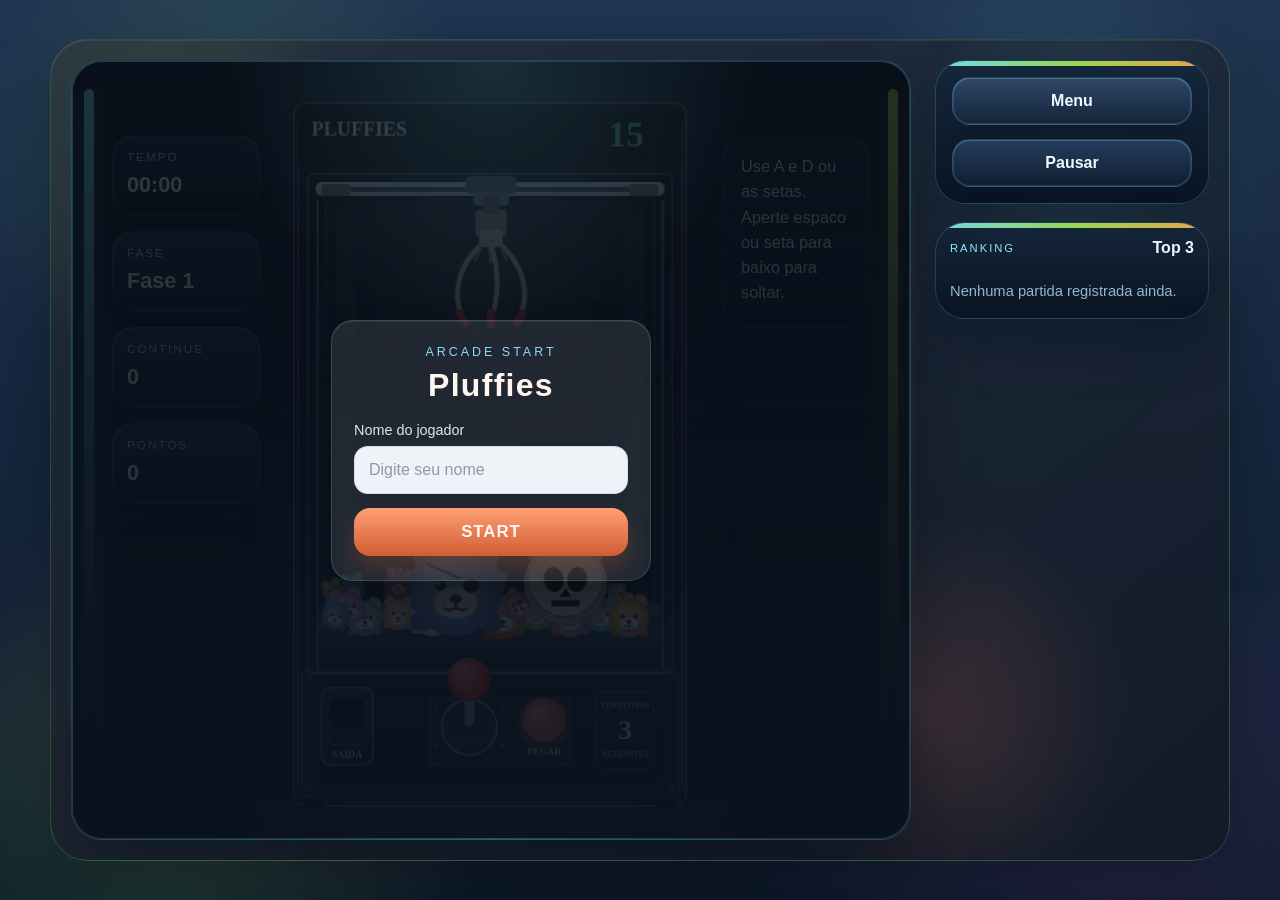
==== index.html @ d434142f "Inicial" ====
<!DOCTYPE html>
<html lang="pt-BR">
<head>
  <meta charset="UTF-8">
  <meta name="viewport" content="width=device-width, initial-scale=1.0, viewport-fit=cover">
  <title>Pluffies</title>
  <link rel="icon" type="image/svg+xml" href="./favicon.svg">
  <link rel="stylesheet" href="./style.css">
</head>
<body>
  <main class="app-shell">
    <section class="game-screen">
      <section class="play-area">
        <section class="machine-panel">
          <aside class="machine-side machine-side-left">
            <div class="machine-side-card">
              <span class="machine-side-label">Tempo</span>
              <strong id="elapsed-time" class="machine-side-value">00:00</strong>
            </div>
            <div class="machine-side-card">
              <span class="machine-side-label">Fase</span>
              <strong id="phase-name" class="machine-side-value">Fase 1</strong>
            </div>
            <div class="machine-side-card machine-side-continue">
              <span class="machine-side-label">Continue</span>
              <strong id="continue-count" class="machine-side-value">0</strong>
            </div>
            <div class="machine-side-card machine-side-points">
              <span class="machine-side-label">Pontos</span>
              <strong id="points" class="machine-side-value">0</strong>
            </div>
          </aside>

          <div id="start-overlay" class="start-overlay">
            <div class="start-card">
              <p class="start-kicker">Arcade Start</p>
              <h1>Pluffies</h1>
              <label class="start-label" for="player-name">Nome do jogador</label>
              <input id="player-name" class="start-input" type="text" maxlength="14" placeholder="Digite seu nome">
              <button id="start-game" class="start-button" type="button">Start</button>
            </div>
          </div>
          <canvas id="game" width="420" height="720" aria-label="Area do jogo"></canvas>
          <aside class="machine-side machine-side-right">
            <p id="message" class="message">
              Use A e D ou as setas. Aperte espaco ou seta para baixo para soltar.
            </p>
          </aside>
        </section>

        <aside class="side-panel">
          <section id="status-panel" class="status-panel">
            <button id="menu-toggle" class="hud-button" type="button">Menu</button>
            <button id="pause-toggle" class="hud-button hud-button-soft" type="button">Pausar</button>
            <div id="hud-stats" class="hud-stats" hidden></div>
          </section>

          <section id="collection-summary" class="collection-panel">
            <div class="collection-header">
              <span class="collection-kicker">Coleção</span>
              <div class="collection-actions">
                <strong id="collection-count">0</strong>
                <button id="collection-open" class="collection-open" type="button" aria-label="Ver coleção completa">+</button>
              </div>
            </div>
            <div id="collection-list" class="collection-list">
              <p class="collection-empty">Os ursos pegos vao aparecer aqui.</p>
            </div>
          </section>

          <section class="ranking-panel">
            <div class="collection-header">
              <span class="collection-kicker">Ranking</span>
              <strong id="ranking-count">Top 3</strong>
            </div>
            <div id="ranking-list" class="ranking-list">
              <p class="collection-empty">Nenhuma partida registrada ainda.</p>
            </div>
          </section>
        </aside>
      </section>
    </section>
  </main>

  <aside id="menu-panel" class="menu-panel" aria-hidden="true">
    <div class="menu-card">
      <div class="menu-header">
        <div>
          <p class="menu-kicker"></p>
          <h2>Fases e objetivo</h2>
        </div>
        <button id="menu-close" class="hud-button" type="button">Fechar</button>
      </div>

      <div class="menu-section menu-actions">
        <button id="sound-toggle" class="hud-button hud-button-soft" type="button">Som: On</button>
        <button id="help-toggle" class="hud-button hud-button-soft" type="button">Ajuda</button>        
        <button id="logout-player" class="hud-button hud-button-soft" type="button">Trocar Jogador</button>
        <button id="exit-game" class="hud-button hud-button-soft" type="button">Sair do Jogo</button>
      </div>
    </div>
  </aside>

  <aside id="help-panel" class="menu-panel" aria-hidden="true">
    <div class="menu-card help-card">
      <div class="menu-header">
        <div>
          <p class="menu-kicker">Ajuda</p>
          <h2>Como jogar</h2>
        </div>
        <button id="help-close" class="hud-button" type="button">Fechar</button>
      </div>

      <div class="menu-section help-section">
        <h3>Controles</h3>
        <p class="phase-description">Use <strong>A</strong> e <strong>D</strong> ou as setas para mover. Aperte <strong>Espaço</strong> ou <strong>Seta para baixo</strong> para soltar a garra.</p>
      </div>

      <div class="menu-section help-section">
        <h3>Objetivo</h3>
        <p class="phase-description">Em cada fase você precisa pegar <strong>2 ursos</strong> antes do tempo acabar. Presentes e ursos especiais mudam a rodada.</p>
      </div>

      <div class="menu-section help-section">
        <h3>Personagens</h3>
        <div class="help-grid">
          <div class="help-item">
            <strong>Urso comum</strong>
            <p class="phase-description">Dá os pontos normais da fase.</p>
          </div>
          <div class="help-item">
            <strong>Urso anjo</strong>
            <p class="phase-description">Dá o dobro de pontos e aparece raramente.</p>
          </div>
          <div class="help-item">
            <strong>Urso caveira</strong>
            <p class="phase-description">Tira pontos. Se pegar ele, a rodada especial acaba.</p>
          </div>
          <div class="help-item">
            <strong>Presente</strong>
            <p class="phase-description">Pode dar bônus ou punição, dependendo da cor.</p>
          </div>
          <div class="help-item">
            <strong>Rodada dupla</strong>
            <p class="phase-description">A cada 20 fases pode aparecer uma rodada com 2 ursos iguais para duplicar os pontos.</p>
          </div>
          <div class="help-item">
            <strong>Rodada tripla</strong>
            <p class="phase-description">Também pode vir em ciclos de 20 fases, com 3 ursos iguais para triplicar os pontos.</p>
          </div>
        </div>
      </div>
    </div>
  </aside>

  <aside id="collection-panel" class="menu-panel" aria-hidden="true">
    <div class="menu-card collection-modal-card">
      <div class="menu-header">
        <div>
          <p class="menu-kicker">Coleção</p>
          <h2>Todos os ursos pegos</h2>
        </div>
        <button id="collection-close" class="hud-button" type="button">Fechar</button>
      </div>
      <div id="collection-full-list" class="collection-full-list">
        <p class="collection-empty">Os ursos pegos vao aparecer aqui.</p>
      </div>
    </div>
  </aside>

  <aside id="ranking-panel" class="menu-panel" aria-hidden="true">
    <div class="menu-card collection-modal-card ranking-modal-card">
      <div class="menu-header">
        <div>
          <p class="menu-kicker">Ranking</p>
          <h2 id="ranking-detail-title">Coleção do jogador</h2>
          <p id="ranking-detail-meta" class="phase-description"></p>
        </div>
        <button id="ranking-close" class="hud-button" type="button">Fechar</button>
      </div>
      <div id="ranking-detail-list" class="collection-full-list">
        <p class="collection-empty">Nenhuma coleção registrada.</p>
      </div>
    </div>
  </aside>

  <script type="module" src="./game.js"></script>
</body>
</html>
---- style.css ----
:root {
  --bg-top: #101b2c;
  --bg-bottom: #1a3450;
  --panel: rgba(15, 26, 42, 0.82);
  --panel-strong: rgba(18, 32, 52, 0.92);
  --panel-border: rgba(111, 229, 255, 0.18);
  --text: #eaf7ff;
  --muted: #95b6cf;
  --accent: #f47b52;
  --accent-dark: #ca5330;
  --accent-cool: #69c9d8;
  --accent-lime: #a6ea57;
  --shadow: 0 24px 50px rgba(4, 14, 28, 0.36);
  --shadow-soft: 0 12px 24px rgba(4, 14, 28, 0.24);
  --radius: 30px;
}

* {
  box-sizing: border-box;
}

body {
  margin: 0;
  min-height: 100vh;
  min-height: 100dvh;
  overflow-x: hidden;
  font-family: "Trebuchet MS", "Segoe UI", sans-serif;
  color: var(--text);
  background:
    radial-gradient(circle at 18% 18%, rgba(129, 232, 105, 0.18), transparent 20%),
    radial-gradient(circle at 82% 20%, rgba(112, 232, 255, 0.22), transparent 18%),
    radial-gradient(circle at 72% 78%, rgba(196, 113, 255, 0.16), transparent 18%),
    radial-gradient(circle at 18% 82%, rgba(255, 153, 71, 0.18), transparent 22%),
    linear-gradient(180deg, #213653 0%, #16273f 48%, #132133 100%);
}

button,
canvas {
  touch-action: manipulation;
}

.app-shell {
  min-height: 100vh;
  min-height: 100dvh;
  display: grid;
  place-items: center;
  padding: 16px 18px;
  position: relative;
}

.app-shell::before,
.app-shell::after {
  content: "";
  position: fixed;
  inset: auto;
  pointer-events: none;
  z-index: 0;
}

.app-shell::before {
  left: 0;
  right: 0;
  bottom: 0;
  height: 34vh;
  background:
    linear-gradient(180deg, rgba(0, 0, 0, 0), rgba(8, 18, 31, 0.55)),
    radial-gradient(circle at 12% 100%, rgba(85, 162, 96, 0.45), transparent 28%),
    radial-gradient(circle at 88% 100%, rgba(121, 80, 169, 0.42), transparent 32%);
}

.app-shell::after {
  left: 6%;
  top: 10%;
  width: 88%;
  height: 80%;
  background-image:
    linear-gradient(rgba(255, 255, 255, 0.03) 1px, transparent 1px),
    linear-gradient(90deg, rgba(255, 255, 255, 0.03) 1px, transparent 1px);
  background-size: 28px 28px;
  opacity: 0.18;
}

.game-screen {
  position: relative;
  overflow: hidden;
  width: min(100%, 1180px);
  max-height: calc(100dvh - 32px);
  padding: 20px;
  border-radius: 38px;
  background:
    linear-gradient(135deg, rgba(255, 255, 255, 0.1), rgba(255, 255, 255, 0.02)),
    linear-gradient(180deg, rgba(14, 25, 42, 0.9), rgba(12, 21, 34, 0.94));
  border: 1px solid rgba(129, 232, 105, 0.22);
  box-shadow:
    0 26px 70px rgba(5, 10, 20, 0.38),
    inset 0 1px 0 rgba(255, 255, 255, 0.08);
  backdrop-filter: blur(10px);
}

.game-screen::before {
  content: "";
  position: absolute;
  inset: 0;
  background:
    radial-gradient(circle at 10% 15%, rgba(162, 234, 87, 0.16), transparent 16%),
    radial-gradient(circle at 88% 14%, rgba(105, 201, 216, 0.15), transparent 14%),
    radial-gradient(circle at 75% 82%, rgba(244, 123, 82, 0.16), transparent 18%);
  pointer-events: none;
}

.play-area {
  position: relative;
  z-index: 1;
  display: grid;
  grid-template-columns: minmax(0, 1fr) 274px;
  gap: 24px;
  align-items: stretch;
}

.side-panel {
  display: grid;
  grid-template-rows: auto auto auto;
  gap: 18px;
  min-height: 0;
  align-content: start;
}

.hud-pill,
.machine-panel,
.menu-card,
.hud-button,
.collection-panel,
.status-panel,
.ranking-panel {
  background:
    linear-gradient(180deg, rgba(26, 43, 67, 0.96), rgba(14, 25, 42, 0.92)),
    var(--panel);
  border: 1px solid var(--panel-border);
  box-shadow: var(--shadow);
  backdrop-filter: blur(14px);
}

.status-panel,
.collection-panel,
.ranking-panel,
.machine-panel {
  border-radius: var(--radius);
}

.status-panel {
  padding: 16px;
  display: grid;
  gap: 14px;
  align-content: start;
  position: relative;
  overflow: hidden;
  background:
    linear-gradient(180deg, rgba(22, 40, 62, 0.98), rgba(10, 20, 34, 0.94));
}

.status-panel::before,
.collection-panel::before,
.ranking-panel::before {
  content: "";
  position: absolute;
  inset: 0 auto auto 0;
  width: 100%;
  height: 5px;
  background: linear-gradient(90deg, #7af0ff, #a6ea57, #ffb24f);
  opacity: 0.9;
}

.hud-stats {
  display: grid;
  gap: 10px;
  margin-top: 0;
}

.menu-actions {
  display: grid;
  gap: 12px;
}

.hud-pill {
  padding: 13px 14px;
  border-radius: 20px;
  text-align: center;
  box-shadow: inset 0 1px 0 rgba(255, 255, 255, 0.7);
}

.hud-pill span {
  display: block;
  font-size: 0.68rem;
  color: var(--muted);
  text-transform: uppercase;
  letter-spacing: 0.14em;
}

.hud-pill strong {
  display: block;
  margin-top: 6px;
  font-size: 1.08rem;
  letter-spacing: 0.01em;
}

.hud-pill small {
  display: block;
  margin-top: 5px;
  color: var(--muted);
  font-size: 0.68rem;
  letter-spacing: 0.08em;
}

.hud-button {
  width: 100%;
  border-radius: 18px;
  padding: 14px 16px;
  font: inherit;
  font-weight: 700;
  color: #eefaff;
  cursor: pointer;
  background:
    linear-gradient(180deg, rgba(48, 73, 106, 0.98), rgba(21, 37, 58, 0.94));
  box-shadow:
    inset 0 1px 0 rgba(255, 255, 255, 0.12),
    inset 0 0 0 1px rgba(122, 240, 255, 0.14),
    0 10px 22px rgba(8, 16, 30, 0.26);
  transition: transform 160ms ease, box-shadow 160ms ease, border-color 160ms ease, background 160ms ease;
}

.hud-button:hover {
  transform: translateY(-1px);
  box-shadow:
    inset 0 1px 0 rgba(255, 255, 255, 0.16),
    inset 0 0 0 1px rgba(166, 234, 87, 0.28),
    0 14px 26px rgba(8, 16, 30, 0.32);
}

.hud-button-soft {
  background:
    linear-gradient(180deg, rgba(34, 62, 93, 0.98), rgba(18, 32, 50, 0.92));
}

.hud-button[hidden],
.collection-panel[hidden],
.hud-stats[hidden] {
  display: none;
}

.status-panel.signed-out {
  grid-template-columns: 1fr;
}

.machine-panel {
  position: relative;
  min-height: min(820px, calc(100dvh - 120px));
  padding: 22px 22px 24px;
  display: flex;
  flex-direction: column;
  align-items: center;
  justify-content: flex-start;
  background:
    radial-gradient(circle at top, rgba(122, 240, 255, 0.14), transparent 32%),
    radial-gradient(circle at bottom, rgba(166, 234, 87, 0.08), transparent 30%),
    linear-gradient(180deg, rgba(18, 32, 52, 0.96), rgba(10, 19, 31, 0.94));
  gap: 16px;
  border: 1px solid rgba(122, 240, 255, 0.18);
  box-shadow:
    0 30px 70px rgba(3, 10, 20, 0.42),
    inset 0 1px 0 rgba(255, 255, 255, 0.08);
}

.machine-panel::before,
.machine-panel::after {
  content: "";
  position: absolute;
  top: 28px;
  bottom: 112px;
  width: 10px;
  border-radius: 999px;
  pointer-events: none;
}

.machine-panel::before {
  left: 12px;
  background: linear-gradient(180deg, #7af0ff, rgba(122, 240, 255, 0));
  box-shadow: 0 0 22px rgba(122, 240, 255, 0.32);
}

.machine-panel::after {
  right: 12px;
  background: linear-gradient(180deg, #a6ea57, rgba(166, 234, 87, 0));
  box-shadow: 0 0 22px rgba(166, 234, 87, 0.3);
}

.machine-side {
  position: absolute;
  top: 74px;
  bottom: 118px;
  width: 148px;
  display: grid;
  gap: 16px;
  align-content: start;
  z-index: 1;
}

.machine-side-left {
  left: 40px;
}

.machine-side-right {
  right: 40px;
}

.machine-side-card {
  padding: 14px 14px 16px;
  border-radius: 22px;
  background:
    linear-gradient(180deg, rgba(32, 54, 81, 0.96), rgba(15, 27, 43, 0.94));
  border: 1px solid rgba(122, 240, 255, 0.18);
  box-shadow:
    inset 0 1px 0 rgba(255, 255, 255, 0.08),
    0 12px 24px rgba(4, 14, 28, 0.24);
}

.machine-side-continue {
  border-color: rgba(108, 227, 215, 0.28);
}

.machine-side-points {
  border-color: rgba(255, 216, 107, 0.22);
}

.machine-side-label {
  display: block;
  font-size: 0.74rem;
  color: #8feaff;
  text-transform: uppercase;
  letter-spacing: 0.16em;
}

.machine-side-value {
  display: block;
  margin-top: 8px;
  font-size: 1.35rem;
  color: #f3fbff;
  line-height: 1.2;
}

.start-overlay[hidden] {
  display: none;
}

.start-overlay {
  position: absolute;
  inset: 0;
  z-index: 3;
  display: grid;
  place-items: center;
  border-radius: var(--radius);
  background:
    radial-gradient(circle at top, rgba(109, 203, 217, 0.14), transparent 30%),
    linear-gradient(180deg, rgba(7, 12, 20, 0.82), rgba(11, 19, 31, 0.9));
  border: 1px solid rgba(108, 184, 228, 0.24);
}

.start-card {
  width: min(100%, 320px);
  padding: 24px 22px;
  border-radius: 22px;
  background: rgba(247, 250, 255, 0.09);
  border: 1px solid rgba(122, 240, 255, 0.18);
  box-shadow:
    inset 0 1px 0 rgba(255, 255, 255, 0.08),
    0 18px 36px rgba(0, 0, 0, 0.24);
  text-align: center;
}

.start-kicker {
  margin: 0 0 8px;
  color: #8ed7ff;
  font-size: 0.78rem;
  text-transform: uppercase;
  letter-spacing: 0.24em;
}

.start-card h1 {
  margin: 0 0 18px;
  color: #fff7ef;
  font-size: 2rem;
  letter-spacing: 0.04em;
}

.start-label {
  display: block;
  margin-bottom: 8px;
  color: #d9e7f4;
  font-size: 0.9rem;
  text-align: left;
}

.start-input {
  width: 100%;
  height: 48px;
  padding: 0 14px;
  border-radius: 14px;
  border: 1px solid rgba(108, 184, 228, 0.28);
  background: rgba(248, 251, 255, 0.96);
  color: #17324f;
  font: inherit;
  transition: border-color 140ms ease, box-shadow 140ms ease;
}

.start-input::placeholder {
  color: rgba(23, 50, 79, 0.46);
}

.start-input.start-input-error {
  border-color: rgba(255, 108, 90, 0.92);
  box-shadow:
    0 0 0 3px rgba(255, 108, 90, 0.18),
    inset 0 1px 0 rgba(255, 255, 255, 0.45);
}

.start-button {
  width: 100%;
  margin-top: 14px;
  border-radius: 16px;
  padding: 14px 18px;
  background: linear-gradient(180deg, #ff9f73, #d25c34);
  color: #fff8f2;
  font-size: 1.05rem;
  letter-spacing: 0.06em;
  text-transform: uppercase;
  box-shadow: 0 12px 22px rgba(210, 92, 52, 0.26);
}

#game {
  display: block;
  width: auto;
  max-width: min(100%, 520px);
  height: min(79vh, 740px);
  aspect-ratio: 7 / 12;
  margin-top: 18px;
  border-radius: 28px;
  background: transparent;
  border: 0;
  filter: drop-shadow(0 16px 28px rgba(20, 44, 63, 0.12));
}

.message {
  width: 100%;
  min-height: 170px;
  margin: 0;
  padding: 18px 18px 20px;
  border-radius: 24px;
  background:
    linear-gradient(180deg, rgba(24, 42, 63, 0.96), rgba(14, 24, 40, 0.94));
  border: 1px solid rgba(122, 240, 255, 0.18);
  color: #d9ecf9;
  text-align: left;
  font-size: 1.02rem;
  line-height: 1.55;
  display: grid;
  align-content: center;
  box-shadow: var(--shadow-soft);
  position: relative;
}

.message::before {
  content: "";
  position: absolute;
  left: -14px;
  top: 50%;
  width: 28px;
  height: 28px;
  background: linear-gradient(180deg, rgba(24, 42, 63, 0.96), rgba(14, 24, 40, 0.94));
  border-left: 1px solid rgba(122, 240, 255, 0.18);
  border-bottom: 1px solid rgba(122, 240, 255, 0.18);
  transform: translateY(-50%) rotate(45deg);
  border-bottom-left-radius: 8px;
}

button {
  border: 0;
  border-radius: 18px;
  padding: 14px 12px;
  font: inherit;
  font-weight: 700;
  cursor: pointer;
}

button.primary {
  background: linear-gradient(180deg, var(--accent), var(--accent-dark));
  color: #fffaf7;
}

button.secondary {
  background: linear-gradient(180deg, #6cb8e4, #4589b4);
  color: #f7fcff;
}

.collection-panel {
  padding: 16px 14px;
  display: flex;
  flex-direction: column;
  min-height: 0;
  position: relative;
  overflow: hidden;
  background:
    linear-gradient(180deg, rgba(21, 37, 58, 0.98), rgba(10, 20, 33, 0.96));
}

.ranking-panel {
  padding: 16px 14px;
  display: flex;
  flex-direction: column;
  gap: 10px;
  position: relative;
  overflow: hidden;
  background:
    linear-gradient(180deg, rgba(21, 37, 58, 0.98), rgba(10, 20, 33, 0.96));
}

.collection-header {
  display: flex;
  align-items: center;
  justify-content: space-between;
  margin-bottom: 14px;
}

.collection-actions {
  display: flex;
  align-items: center;
  gap: 8px;
}

.collection-open {
  width: 30px;
  height: 30px;
  padding: 0;
  border-radius: 50%;
  background: linear-gradient(180deg, #a6ea57, #5a9725);
  color: #102030;
  font-size: 1rem;
  line-height: 1;
  border: 1px solid rgba(59, 87, 117, 0.12);
  box-shadow: 0 8px 14px rgba(35, 63, 87, 0.08);
}

.collection-open[hidden] {
  display: none;
}

.collection-kicker {
  font-size: 0.7rem;
  color: #8feaff;
  text-transform: uppercase;
  letter-spacing: 0.18em;
}

.collection-list {
  display: grid;
  gap: 12px;
  grid-template-rows: auto auto;
}

.collection-empty {
  margin: 0;
  color: var(--muted);
  font-size: 0.92rem;
  line-height: 1.45;
}

.collection-featured {
  display: grid;
  grid-template-columns: 50px 1fr;
  gap: 12px;
  align-items: center;
  position: relative;
  padding: 14px;
  border-radius: 22px;
  background:
    linear-gradient(180deg, rgba(35, 59, 88, 0.96), rgba(20, 35, 56, 0.92));
  border: 1px solid rgba(122, 240, 255, 0.14);
  box-shadow:
    inset 0 1px 0 rgba(255, 255, 255, 0.08),
    0 10px 18px rgba(3, 10, 20, 0.18);
}

.collection-icon-wrap {
  position: relative;
  width: 62px;
  height: 62px;
}

.collection-featured-summary {
  padding-right: 52px;
}

.collection-open-inside {
  position: absolute;
  top: 12px;
  right: 12px;
  z-index: 1;
}

.collection-full-list {
  display: grid;
  grid-template-columns: repeat(auto-fit, minmax(250px, 1fr));
  gap: 12px;
  flex: 1;
  min-height: 0;
  max-height: min(58vh, 470px);
  overflow-x: hidden;
  overflow-y: auto;
  padding-right: 6px;
}

.collection-modal-item {
  min-height: 88px;
  padding: 12px;
  grid-template-columns: 44px 1fr;
  gap: 10px;
}

.collection-modal-item .collection-icon-wrap {
  width: 44px;
  height: 44px;
}

.collection-modal-item .collection-meta strong {
  font-size: 0.98rem;
}

.collection-modal-item .collection-meta span {
  font-size: 0.9rem;
}

.collection-full-list::-webkit-scrollbar {
  width: 8px;
}

.collection-full-list::-webkit-scrollbar-thumb {
  background: rgba(86, 112, 134, 0.28);
  border-radius: 999px;
}

.ranking-list {
  display: grid;
  gap: 8px;
}

.ranking-item {
  display: grid;
  grid-template-columns: 42px minmax(0, 1fr) auto 28px;
  gap: 7px;
  align-items: center;
  padding: 10px 11px;
  border-radius: 18px;
  background: linear-gradient(180deg, rgba(32, 54, 81, 0.94), rgba(17, 30, 48, 0.92));
  border: 1px solid rgba(122, 240, 255, 0.12);
  box-shadow: inset 0 1px 0 rgba(255, 255, 255, 0.08);
}

.ranking-item.current {
  border-color: rgba(166, 234, 87, 0.42);
  box-shadow: 0 8px 16px rgba(166, 234, 87, 0.12);
}

.ranking-place {
  display: grid;
  place-items: center;
  width: 34px;
  height: 34px;
  border-radius: 50%;
  color: #5b4a1d;
  font-size: 0.98rem;
  text-align: center;
  font-weight: 800;
}

.ranking-item.podium-1 .ranking-place {
  background: linear-gradient(180deg, #ffe59c, #e2bb44);
  color: #6d4f00;
}

.ranking-item.podium-2 .ranking-place {
  background: linear-gradient(180deg, #eef2f6, #bcc7d3);
  color: #4b5662;
}

.ranking-item.podium-3 .ranking-place {
  background: linear-gradient(180deg, #e7bc98, #bd7e4e);
  color: #663918;
}

.ranking-item.podium-1 {
  background: linear-gradient(180deg, rgba(87, 72, 24, 0.92), rgba(56, 45, 13, 0.9));
}

.ranking-item.podium-2 {
  background: linear-gradient(180deg, rgba(65, 78, 92, 0.94), rgba(39, 49, 61, 0.92));
}

.ranking-item.podium-3 {
  background: linear-gradient(180deg, rgba(93, 64, 43, 0.94), rgba(60, 39, 23, 0.92));
}

.ranking-meta,
.ranking-name,
.ranking-detail,
.ranking-score {
  display: block;
}

.ranking-meta {
  min-width: 0;
}

.ranking-name {
  font-weight: 700;
  color: #f4fbff;
  overflow: hidden;
  text-overflow: ellipsis;
  white-space: nowrap;
}

.ranking-detail {
  margin-top: 3px;
  color: var(--muted);
  font-size: 0.78rem;
  line-height: 1.3;
}

.ranking-rarity {
  margin-top: 7px;
}

.ranking-score {
  font-weight: 700;
  color: #fef4b0;
  white-space: nowrap;
  font-size: 0.92rem;
}

.ranking-open {
  width: 28px;
  height: 28px;
  min-width: 28px;
  padding: 0;
  border-radius: 10px;
  border: 1px solid rgba(255, 255, 255, 0.16);
  background: linear-gradient(180deg, rgba(54, 82, 115, 0.96), rgba(29, 47, 72, 0.94));
  color: #f4fbff;
  font-size: 1rem;
  font-weight: 900;
  line-height: 1;
  cursor: pointer;
  box-shadow: inset 0 1px 0 rgba(255, 255, 255, 0.12);
}

.ranking-open:hover {
  border-color: rgba(166, 234, 87, 0.42);
}

.collection-toy-avatar {
  width: 62px;
  height: 62px;
  display: grid;
  place-items: center;
  border-radius: 18px;
  background: radial-gradient(circle at 30% 25%, rgba(255,255,255,0.16), rgba(255,255,255,0) 50%);
}

.collection-count-badge {
  position: absolute;
  right: -6px;
  top: -6px;
  min-width: 24px;
  height: 24px;
  padding: 0 7px;
  display: grid;
  place-items: center;
  border-radius: 999px;
  background: linear-gradient(180deg, #9be95b, #5ea92a);
  color: #173110;
  font-size: 0.82rem;
  font-weight: 900;
  box-shadow:
    0 8px 14px rgba(19, 50, 22, 0.28),
    inset 0 1px 0 rgba(255, 255, 255, 0.28);
}

.collection-toy-avatar-small {
  width: 42px;
  height: 42px;
}

.collection-toy-avatar canvas,
.collection-toy-avatar svg {
  display: block;
  width: 100%;
  height: 100%;
  object-fit: contain;
  filter: drop-shadow(0 6px 10px rgba(0, 0, 0, 0.16));
}

.collection-meta strong,
.collection-meta span {
  display: block;
}

.collection-rarity {
  display: inline-flex;
  align-items: center;
  width: fit-content;
  margin-bottom: 6px;
  padding: 4px 10px;
  border-radius: 999px;
  font-size: 0.66rem;
  font-weight: 800;
  letter-spacing: 0.12em;
  text-transform: uppercase;
  box-shadow: inset 0 1px 0 rgba(255, 255, 255, 0.16);
  text-shadow: 0 1px 0 rgba(255, 255, 255, 0.2);
  margin-top: 0;
}

.rarity-legendary {
  background: linear-gradient(180deg, rgba(255, 231, 138, 0.98), rgba(225, 171, 41, 0.98));
  color: #533700 !important;
}

.rarity-danger {
  background: linear-gradient(180deg, rgba(255, 121, 121, 0.98), rgba(198, 43, 43, 0.98));
  color: #fff1f1 !important;
}

.rarity-rare {
  background: linear-gradient(180deg, rgba(144, 199, 255, 0.98), rgba(77, 123, 211, 0.98));
  color: #eef7ff !important;
}

.rarity-special {
  background: linear-gradient(180deg, rgba(132, 237, 205, 0.98), rgba(46, 170, 153, 0.98));
  color: #06302d !important;
}

.rarity-common {
  background: linear-gradient(180deg, rgba(136, 156, 182, 0.92), rgba(78, 94, 118, 0.92));
  color: #eef6ff !important;
}

.collection-meta strong {
  font-size: 0.98rem;
  color: #f3fbff;
}

.collection-meta span {
  margin-top: 4px;
  color: var(--muted);
  font-size: 0.8rem;
}

.menu-panel {
  position: fixed;
  inset: 0;
  display: none;
  align-items: center;
  justify-content: center;
  padding: 18px;
  background:
    radial-gradient(circle at top, rgba(109, 203, 217, 0.16), transparent 25%),
    rgba(18, 35, 53, 0.42);
  backdrop-filter: blur(8px);
}

.menu-panel.open {
  display: flex;
}

.menu-card {
  width: min(100%, 560px);
  max-height: min(88vh, 760px);
  overflow: auto;
  border-radius: 32px;
  padding: 22px;
  background:
    linear-gradient(180deg, rgba(22, 40, 62, 0.98), rgba(11, 21, 34, 0.96));
  border: 1px solid rgba(122, 240, 255, 0.16);
}

.collection-modal-card {
  width: min(100%, 1020px);
  max-height: min(80vh, 660px);
  overflow: hidden;
  display: flex;
  flex-direction: column;
  padding: 18px;
}

.menu-header {
  display: flex;
  align-items: flex-start;
  justify-content: space-between;
  gap: 12px;
  margin-bottom: 18px;
}

.menu-kicker {
  margin: 0 0 6px;
  color: #8feaff;
  font-size: 0.78rem;
  text-transform: uppercase;
  letter-spacing: 0.18em;
}

.menu-header h2,
.menu-section h3 {
  color: #f1fbff;
}

h2,
h3,
p {
  margin-top: 0;
}

.menu-section + .menu-section {
  margin-top: 18px;
}

.phase-buttons {
  display: grid;
  gap: 10px;
}

.phase-button {
  width: 100%;
  padding: 13px 15px;
  border: 1px solid rgba(122, 240, 255, 0.14);
  border-radius: 18px;
  background:
    linear-gradient(180deg, rgba(35, 59, 88, 0.96), rgba(18, 33, 50, 0.94));
  color: #effaff;
  text-align: left;
  font: inherit;
  cursor: pointer;
  transition: transform 160ms ease, border-color 160ms ease, box-shadow 160ms ease;
}

.phase-button.active {
  border-color: var(--accent-lime);
  box-shadow: 0 10px 18px rgba(166, 234, 87, 0.18);
  transform: translateY(-1px);
}

.phase-button:disabled {
  cursor: not-allowed;
  opacity: 0.42;
}

.phase-description {
  color: var(--muted);
  line-height: 1.55;
}

@media (max-width: 900px) {
  body {
    overflow-y: auto;
  }

  .play-area {
    grid-template-columns: 1fr;
  }

  .side-panel {
    grid-template-columns: repeat(3, minmax(0, 1fr));
    grid-template-rows: auto;
  }

  .machine-panel {
    min-height: auto;
    padding-top: 28px;
    justify-content: flex-start;
  }

  .machine-side {
    position: static;
    width: min(100%, 520px);
  }

  .machine-side-left,
  .machine-side-right {
    left: auto;
    right: auto;
  }

  .machine-side-left {
    order: -1;
    grid-template-columns: repeat(3, minmax(0, 1fr));
    align-content: stretch;
    margin-bottom: 14px;
  }

  .machine-side-right {
    margin-top: 14px;
  }
}

@media (max-width: 640px) {
  .game-screen {
    max-height: none;
    padding: 12px;
    border-radius: 28px;
  }

  .machine-side-left {
    grid-template-columns: repeat(4, minmax(0, 1fr));
    gap: 10px;
    width: 100%;
  }

  .machine-side-card {
    padding: 10px 10px 12px;
    border-radius: 18px;
  }

  .machine-side-label {
    font-size: 0.62rem;
    letter-spacing: 0.12em;
  }

  .machine-side-value {
    margin-top: 6px;
    font-size: 0.88rem;
    line-height: 1.15;
  }

  .side-panel {
    grid-template-columns: 1fr;
  }

  .collection-full-list {
    grid-template-columns: 1fr;
  }

  .hud-stats {
    grid-template-columns: 1fr;
    display: grid;
  }

  .hud-button,
  button {
    width: 100%;
  }

  #game {
    max-width: 100%;
    height: min(64vh, 620px);
  }
}
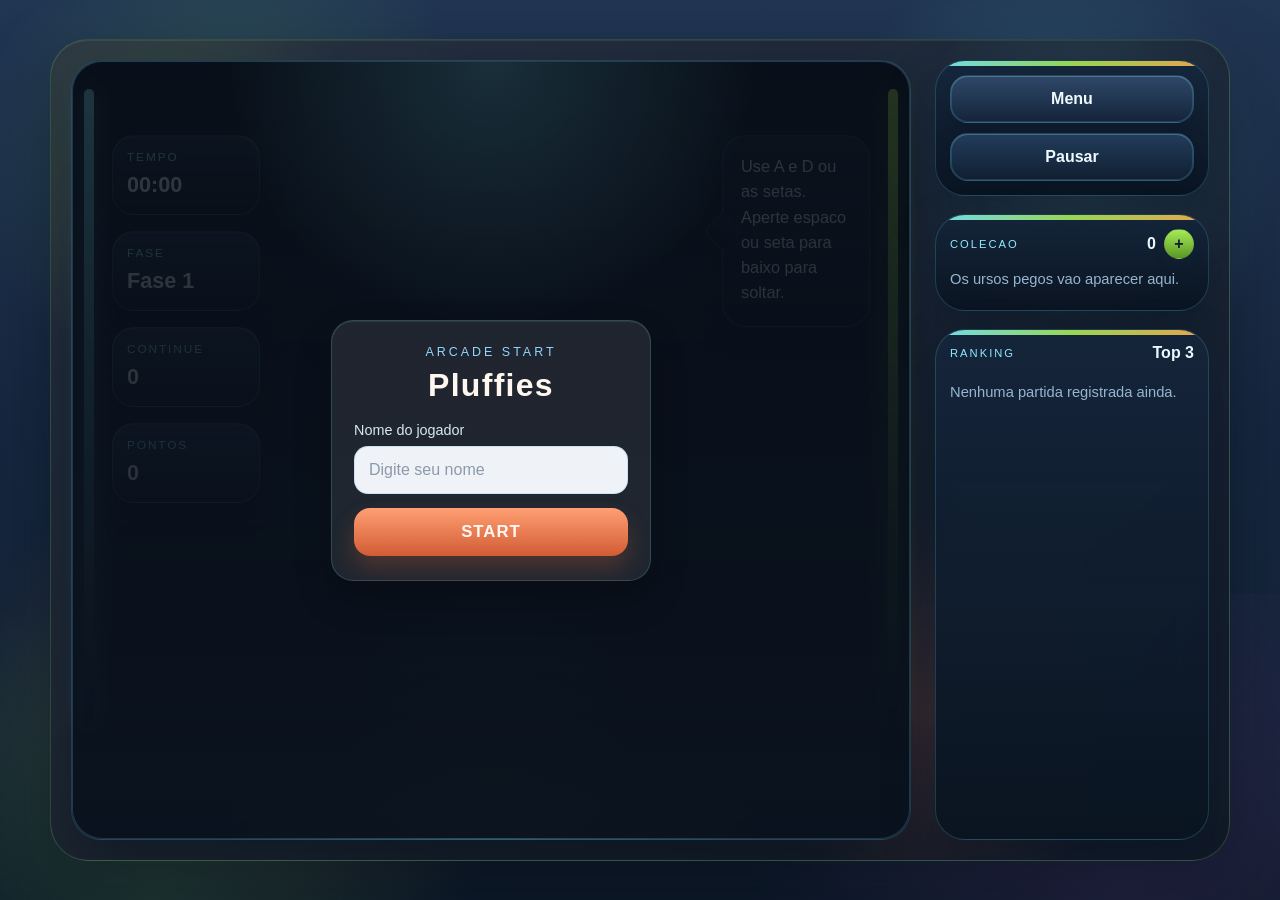
==== commit c94ca889: "BIG Urso" ====
--- a/index.html
+++ b/index.html
@@ -57,10 +57,10 @@
 
           <section id="collection-summary" class="collection-panel">
             <div class="collection-header">
-              <span class="collection-kicker">Coleção</span>
+              <span class="collection-kicker">Colecao</span>
               <div class="collection-actions">
                 <strong id="collection-count">0</strong>
-                <button id="collection-open" class="collection-open" type="button" aria-label="Ver coleção completa">+</button>
+                <button id="collection-open" class="collection-open" type="button" aria-label="Ver colecao completa">+</button>
               </div>
             </div>
             <div id="collection-list" class="collection-list">
@@ -113,12 +113,12 @@
 
       <div class="menu-section help-section">
         <h3>Controles</h3>
-        <p class="phase-description">Use <strong>A</strong> e <strong>D</strong> ou as setas para mover. Aperte <strong>Espaço</strong> ou <strong>Seta para baixo</strong> para soltar a garra.</p>
+        <p class="phase-description">Use <strong>A</strong> e <strong>D</strong> ou as setas para mover. Aperte <strong>Espaco</strong> ou <strong>Seta para baixo</strong> para soltar a garra.</p>
       </div>
 
       <div class="menu-section help-section">
         <h3>Objetivo</h3>
-        <p class="phase-description">Em cada fase você precisa pegar <strong>2 ursos</strong> antes do tempo acabar. Presentes e ursos especiais mudam a rodada.</p>
+        <p class="phase-description">Em cada fase voce precisa pegar <strong>2 ursos</strong> antes do tempo acabar. Presentes e ursos especiais mudam a rodada.</p>
       </div>
 
       <div class="menu-section help-section">
@@ -126,27 +126,35 @@
         <div class="help-grid">
           <div class="help-item">
             <strong>Urso comum</strong>
-            <p class="phase-description">Dá os pontos normais da fase.</p>
+            <p class="phase-description">Da os pontos normais da fase.</p>
           </div>
           <div class="help-item">
             <strong>Urso anjo</strong>
-            <p class="phase-description">Dá o dobro de pontos e aparece raramente.</p>
+            <p class="phase-description">Da o dobro de pontos e aparece raramente.</p>
           </div>
           <div class="help-item">
             <strong>Urso caveira</strong>
             <p class="phase-description">Tira pontos. Se pegar ele, a rodada especial acaba.</p>
           </div>
           <div class="help-item">
-            <strong>Presente</strong>
-            <p class="phase-description">Pode dar bônus ou punição, dependendo da cor.</p>
+            <strong>Urso fantasma</strong>
+            <p class="phase-description">Vale x4 pontos. Some e reaparece em outra posicao com um rastro leve.</p>
+          </div>
+          <div class="help-item">
+            <strong>BIG Urso</strong>
+            <p class="phase-description">E maior e pesado. Depois de pegar, aperte PEGAR mais vezes para ele subir.</p>
+          </div>
+          <div class="help-item">
+            <strong>Urso canguru</strong>
+            <p class="phase-description">Fica pulando de um lado para o outro. So pode ser pego quando esta no chao.</p>
           </div>
           <div class="help-item">
             <strong>Rodada dupla</strong>
-            <p class="phase-description">A cada 20 fases pode aparecer uma rodada com 2 ursos iguais para duplicar os pontos.</p>
+            <p class="phase-description">So aparece acima da fase 20, em fases pares e que nao terminam com 0.</p>
           </div>
           <div class="help-item">
             <strong>Rodada tripla</strong>
-            <p class="phase-description">Também pode vir em ciclos de 20 fases, com 3 ursos iguais para triplicar os pontos.</p>
+            <p class="phase-description">So aparece acima da fase 30, em fases impares e que nao terminam com 0.</p>
           </div>
         </div>
       </div>
@@ -157,7 +165,7 @@
     <div class="menu-card collection-modal-card">
       <div class="menu-header">
         <div>
-          <p class="menu-kicker">Coleção</p>
+          <p class="menu-kicker">Colecao</p>
           <h2>Todos os ursos pegos</h2>
         </div>
         <button id="collection-close" class="hud-button" type="button">Fechar</button>
@@ -173,13 +181,13 @@
       <div class="menu-header">
         <div>
           <p class="menu-kicker">Ranking</p>
-          <h2 id="ranking-detail-title">Coleção do jogador</h2>
+          <h2 id="ranking-detail-title">Colecao do jogador</h2>
           <p id="ranking-detail-meta" class="phase-description"></p>
         </div>
         <button id="ranking-close" class="hud-button" type="button">Fechar</button>
       </div>
       <div id="ranking-detail-list" class="collection-full-list">
-        <p class="collection-empty">Nenhuma coleção registrada.</p>
+        <p class="collection-empty">Nenhuma colecao registrada.</p>
       </div>
     </div>
   </aside>
--- a/style.css
+++ b/style.css
@@ -1,4 +1,4 @@
-:root {
+﻿:root {
   --bg-top: #101b2c;
   --bg-bottom: #1a3450;
   --panel: rgba(15, 26, 42, 0.82);
@@ -119,10 +119,11 @@
 
 .side-panel {
   display: grid;
-  grid-template-rows: auto auto auto;
+  grid-template-rows: auto auto minmax(0, 1fr);
   gap: 18px;
   min-height: 0;
-  align-content: start;
+  height: 100%;
+  align-content: stretch;
 }
 
 .hud-pill,
@@ -148,9 +149,9 @@
 }
 
 .status-panel {
-  padding: 16px;
-  display: grid;
-  gap: 14px;
+  padding: 14px;
+  display: grid;
+  gap: 10px;
   align-content: start;
   position: relative;
   overflow: hidden;
@@ -178,7 +179,7 @@
 
 .menu-actions {
   display: grid;
-  gap: 12px;
+  gap: 10px;
 }
 
 .hud-pill {
@@ -501,7 +502,7 @@
 }
 
 .collection-panel {
-  padding: 16px 14px;
+  padding: 14px 14px 12px;
   display: flex;
   flex-direction: column;
   min-height: 0;
@@ -512,12 +513,14 @@
 }
 
 .ranking-panel {
-  padding: 16px 14px;
+  padding: 14px 14px 12px;
   display: flex;
   flex-direction: column;
   gap: 10px;
   position: relative;
   overflow: hidden;
+  min-width: 0;
+  min-height: 0;
   background:
     linear-gradient(180deg, rgba(21, 37, 58, 0.98), rgba(10, 20, 33, 0.96));
 }
@@ -526,7 +529,8 @@
   display: flex;
   align-items: center;
   justify-content: space-between;
-  margin-bottom: 14px;
+  gap: 8px;
+  margin-bottom: 10px;
 }
 
 .collection-actions {
@@ -561,7 +565,7 @@
 
 .collection-list {
   display: grid;
-  gap: 12px;
+  gap: 8px;
   grid-template-rows: auto auto;
 }
 
@@ -575,10 +579,10 @@
 .collection-featured {
   display: grid;
   grid-template-columns: 50px 1fr;
-  gap: 12px;
+  gap: 10px;
   align-items: center;
   position: relative;
-  padding: 14px;
+  padding: 11px 12px;
   border-radius: 22px;
   background:
     linear-gradient(180deg, rgba(35, 59, 88, 0.96), rgba(20, 35, 56, 0.92));
@@ -649,14 +653,21 @@
 .ranking-list {
   display: grid;
   gap: 8px;
+  min-width: 0;
+  overflow: hidden;
+  flex: 1;
+  align-content: start;
 }
 
 .ranking-item {
   display: grid;
-  grid-template-columns: 42px minmax(0, 1fr) auto 28px;
-  gap: 7px;
+  grid-template-columns: 38px minmax(0, 1fr) auto 26px;
+  gap: 6px;
   align-items: center;
-  padding: 10px 11px;
+  width: 100%;
+  min-width: 0;
+  overflow: hidden;
+  padding: 9px 10px;
   border-radius: 18px;
   background: linear-gradient(180deg, rgba(32, 54, 81, 0.94), rgba(17, 30, 48, 0.92));
   border: 1px solid rgba(122, 240, 255, 0.12);
@@ -671,11 +682,11 @@
 .ranking-place {
   display: grid;
   place-items: center;
-  width: 34px;
-  height: 34px;
+  width: 30px;
+  height: 30px;
   border-radius: 50%;
   color: #5b4a1d;
-  font-size: 0.98rem;
+  font-size: 0.9rem;
   text-align: center;
   font-weight: 800;
 }
@@ -727,10 +738,11 @@
 }
 
 .ranking-detail {
-  margin-top: 3px;
+  margin-top: 2px;
   color: var(--muted);
-  font-size: 0.78rem;
-  line-height: 1.3;
+  font-size: 0.68rem;
+  line-height: 1.1;
+  white-space: nowrap;
 }
 
 .ranking-rarity {
@@ -741,19 +753,19 @@
   font-weight: 700;
   color: #fef4b0;
   white-space: nowrap;
-  font-size: 0.92rem;
+  font-size: 0.84rem;
 }
 
 .ranking-open {
-  width: 28px;
-  height: 28px;
-  min-width: 28px;
+  width: 26px;
+  height: 26px;
+  min-width: 26px;
   padding: 0;
-  border-radius: 10px;
+  border-radius: 8px;
   border: 1px solid rgba(255, 255, 255, 0.16);
   background: linear-gradient(180deg, rgba(54, 82, 115, 0.96), rgba(29, 47, 72, 0.94));
   color: #f4fbff;
-  font-size: 1rem;
+  font-size: 0.92rem;
   font-weight: 900;
   line-height: 1;
   cursor: pointer;
@@ -853,14 +865,15 @@
 }
 
 .collection-meta strong {
-  font-size: 0.98rem;
+  font-size: 0.88rem;
   color: #f3fbff;
 }
 
 .collection-meta span {
-  margin-top: 4px;
+  margin-top: 2px;
   color: var(--muted);
-  font-size: 0.8rem;
+  font-size: 0.76rem;
+  line-height: 1.16;
 }
 
 .menu-panel {
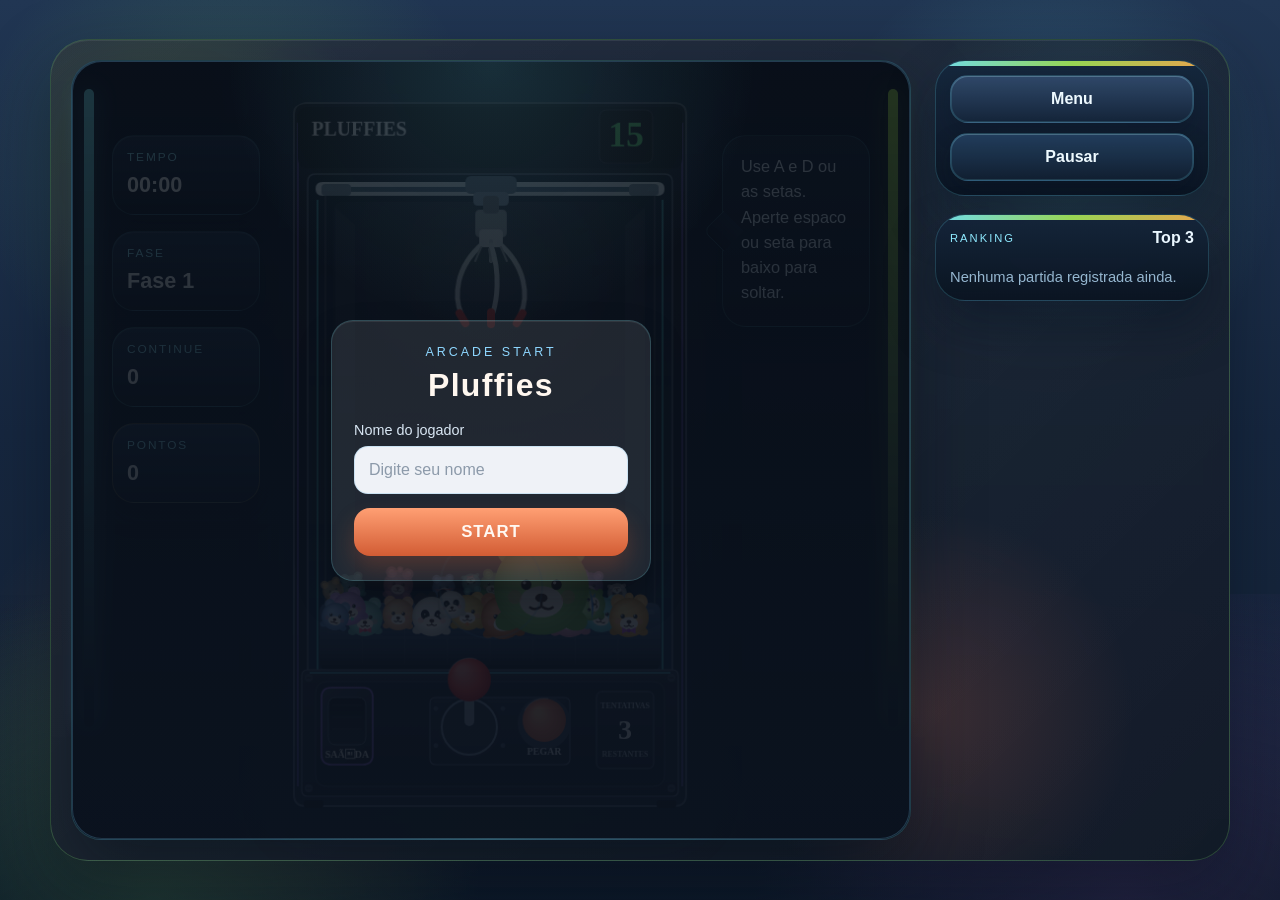
==== commit 2372beb4: "Ajustes para mygaming" ====
--- a/index.html
+++ b/index.html
@@ -4,8 +4,8 @@
   <meta charset="UTF-8">
   <meta name="viewport" content="width=device-width, initial-scale=1.0, viewport-fit=cover">
   <title>Pluffies</title>
-  <link rel="icon" type="image/svg+xml" href="./favicon.svg">
-  <link rel="stylesheet" href="./style.css">
+  <link rel="icon" type="image/svg+xml" href="./icone.svg">
+  <link rel="stylesheet" href="./estilos/jogo.css">
 </head>
 <body>
   <main class="app-shell">
@@ -192,6 +192,6 @@
     </div>
   </aside>
 
-  <script type="module" src="./game.js"></script>
+  <script type="module" src="./scripts/jogo.js"></script>
 </body>
 </html>
--- a/estilos/jogo.css
+++ b/estilos/jogo.css
@@ -0,0 +1 @@
+@import "../style.css";
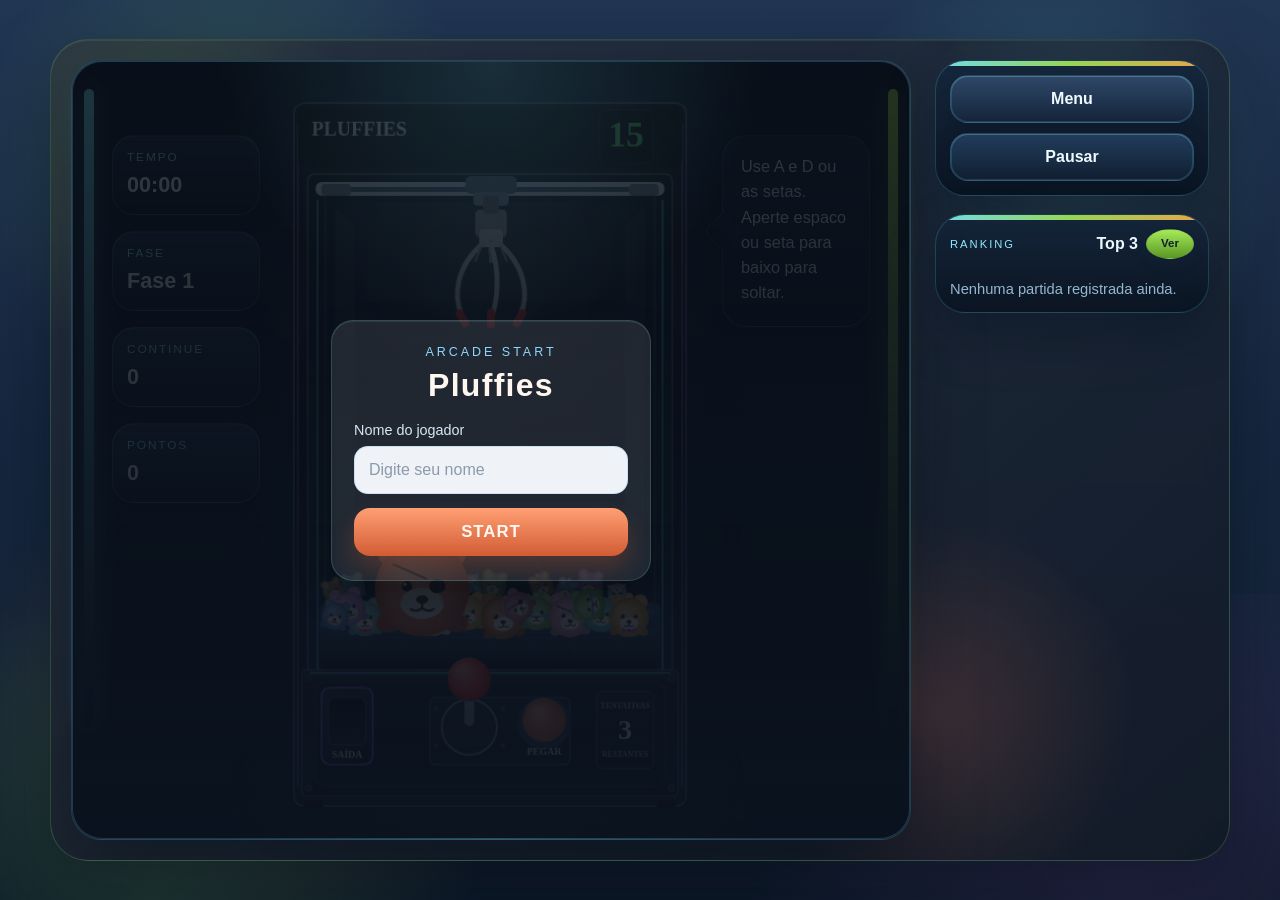
==== commit db79a6f9: "Correção de Pastas" ====
--- a/index.html
+++ b/index.html
@@ -4,8 +4,8 @@
   <meta charset="UTF-8">
   <meta name="viewport" content="width=device-width, initial-scale=1.0, viewport-fit=cover">
   <title>Pluffies</title>
-  <link rel="icon" type="image/svg+xml" href="./icone.svg">
-  <link rel="stylesheet" href="./estilos/jogo.css">
+  <link rel="icon" type="image/svg+xml" href="./assets/icone.svg">
+  <link rel="stylesheet" href="./src/styles/jogo.css">
 </head>
 <body>
   <main class="app-shell">
@@ -57,21 +57,24 @@
 
           <section id="collection-summary" class="collection-panel">
             <div class="collection-header">
-              <span class="collection-kicker">Colecao</span>
+              <span class="collection-kicker">Coleção</span>
               <div class="collection-actions">
                 <strong id="collection-count">0</strong>
-                <button id="collection-open" class="collection-open" type="button" aria-label="Ver colecao completa">+</button>
+                <button id="collection-open" class="collection-open" type="button" aria-label="Ver coleção completa">+</button>
               </div>
             </div>
             <div id="collection-list" class="collection-list">
-              <p class="collection-empty">Os ursos pegos vao aparecer aqui.</p>
+              <p class="collection-empty">Os ursos pegos vão aparecer aqui.</p>
             </div>
           </section>
 
           <section class="ranking-panel">
             <div class="collection-header">
               <span class="collection-kicker">Ranking</span>
-              <strong id="ranking-count">Top 3</strong>
+              <div class="collection-actions ranking-actions">
+                <strong id="ranking-count">Top 3</strong>
+                <button id="ranking-open-all" class="collection-open ranking-open-all" type="button">Ver</button>
+              </div>
             </div>
             <div id="ranking-list" class="ranking-list">
               <p class="collection-empty">Nenhuma partida registrada ainda.</p>
@@ -113,12 +116,12 @@
 
       <div class="menu-section help-section">
         <h3>Controles</h3>
-        <p class="phase-description">Use <strong>A</strong> e <strong>D</strong> ou as setas para mover. Aperte <strong>Espaco</strong> ou <strong>Seta para baixo</strong> para soltar a garra.</p>
+        <p class="phase-description">Use <strong>A</strong> e <strong>D</strong> ou as setas para mover. Aperte <strong>Espaço</strong> ou <strong>Seta para baixo</strong> para usar a garra.</p>
       </div>
 
       <div class="menu-section help-section">
         <h3>Objetivo</h3>
-        <p class="phase-description">Em cada fase voce precisa pegar <strong>2 ursos</strong> antes do tempo acabar. Presentes e ursos especiais mudam a rodada.</p>
+        <p class="phase-description">Em cada fase, pegue os ursos pedidos antes do tempo acabar para avançar. A campanha vai até a <strong>Fase 999</strong>.</p>
       </div>
 
       <div class="menu-section help-section">
@@ -126,35 +129,59 @@
         <div class="help-grid">
           <div class="help-item">
             <strong>Urso comum</strong>
-            <p class="phase-description">Da os pontos normais da fase.</p>
+            <p class="phase-description">Vale os pontos normais da fase.</p>
           </div>
           <div class="help-item">
             <strong>Urso anjo</strong>
-            <p class="phase-description">Da o dobro de pontos e aparece raramente.</p>
+            <p class="phase-description">Vale x2 pontos.</p>
           </div>
           <div class="help-item">
             <strong>Urso caveira</strong>
-            <p class="phase-description">Tira pontos. Se pegar ele, a rodada especial acaba.</p>
+            <p class="phase-description">Tira pontos e pode estragar a rodada.</p>
           </div>
           <div class="help-item">
             <strong>Urso fantasma</strong>
-            <p class="phase-description">Vale x4 pontos. Some e reaparece em outra posicao com um rastro leve.</p>
+            <p class="phase-description">Vale x4 pontos e muda de lugar.</p>
           </div>
           <div class="help-item">
             <strong>BIG Urso</strong>
-            <p class="phase-description">E maior e pesado. Depois de pegar, aperte PEGAR mais vezes para ele subir.</p>
+            <p class="phase-description">É pesado. Depois de pegar, aperte PEGAR de novo para subir.</p>
+          </div>
+          <div class="help-item">
+            <strong>Carga pesada</strong>
+            <p class="phase-description">Se a garra parar no meio da subida, aperte PEGAR de novo para continuar.</p>
           </div>
           <div class="help-item">
             <strong>Urso canguru</strong>
-            <p class="phase-description">Fica pulando de um lado para o outro. So pode ser pego quando esta no chao.</p>
+            <p class="phase-description">Pula pela máquina. Pegue quando estiver no chão.</p>
           </div>
           <div class="help-item">
             <strong>Rodada dupla</strong>
-            <p class="phase-description">So aparece acima da fase 20, em fases pares e que nao terminam com 0.</p>
+            <p class="phase-description">Pegue os 2 ursos antes do tempo e das tentativas acabarem para dobrar os pontos.</p>
           </div>
           <div class="help-item">
             <strong>Rodada tripla</strong>
-            <p class="phase-description">So aparece acima da fase 30, em fases impares e que nao terminam com 0.</p>
+            <p class="phase-description">Pegue os 3 ursos antes do tempo e das tentativas acabarem para triplicar os pontos.</p>
+          </div>
+          <div class="help-item">
+            <strong>Alinhamento e extra</strong>
+            <p class="phase-description">Alinhe os ursos para pegar mais de um na mesma jogada e ganhar pontos extras.</p>
+          </div>
+          <div class="help-item">
+            <strong>Presentes</strong>
+            <p class="phase-description">Podem dar bonus ou atrapalhar a rodada.</p>
+          </div>
+          <div class="help-item">
+            <strong>Continue</strong>
+            <p class="phase-description">Pegue o presente Continue para ganhar uma nova chance de voltar para a fase atual.</p>
+          </div>
+          <div class="help-item">
+            <strong>Tentativas e tempo</strong>
+            <p class="phase-description">Cada erro gasta tentativa. Se o tempo zerar, voce perde a rodada.</p>
+          </div>
+          <div class="help-item">
+            <strong>Maximo de fases</strong>
+            <p class="phase-description">O jogo vai da Fase 1 ate a Fase 999.</p>
           </div>
         </div>
       </div>
@@ -165,13 +192,13 @@
     <div class="menu-card collection-modal-card">
       <div class="menu-header">
         <div>
-          <p class="menu-kicker">Colecao</p>
+          <p class="menu-kicker">Coleção</p>
           <h2>Todos os ursos pegos</h2>
         </div>
         <button id="collection-close" class="hud-button" type="button">Fechar</button>
       </div>
       <div id="collection-full-list" class="collection-full-list">
-        <p class="collection-empty">Os ursos pegos vao aparecer aqui.</p>
+        <p class="collection-empty">Os ursos pegos vão aparecer aqui.</p>
       </div>
     </div>
   </aside>
@@ -181,17 +208,17 @@
       <div class="menu-header">
         <div>
           <p class="menu-kicker">Ranking</p>
-          <h2 id="ranking-detail-title">Colecao do jogador</h2>
+          <h2 id="ranking-detail-title">Coleção do jogador</h2>
           <p id="ranking-detail-meta" class="phase-description"></p>
         </div>
         <button id="ranking-close" class="hud-button" type="button">Fechar</button>
       </div>
       <div id="ranking-detail-list" class="collection-full-list">
-        <p class="collection-empty">Nenhuma colecao registrada.</p>
-      </div>
-    </div>
-  </aside>
-
-  <script type="module" src="./scripts/jogo.js"></script>
+        <p class="collection-empty">Nenhuma coleção registrada.</p>
+      </div>
+    </div>
+  </aside>
+
+  <script type="module" src="./src/scripts/jogo.js"></script>
 </body>
 </html>
--- a/src/styles/jogo.css
+++ b/src/styles/jogo.css
@@ -0,0 +1 @@
+@import "./base.css";
